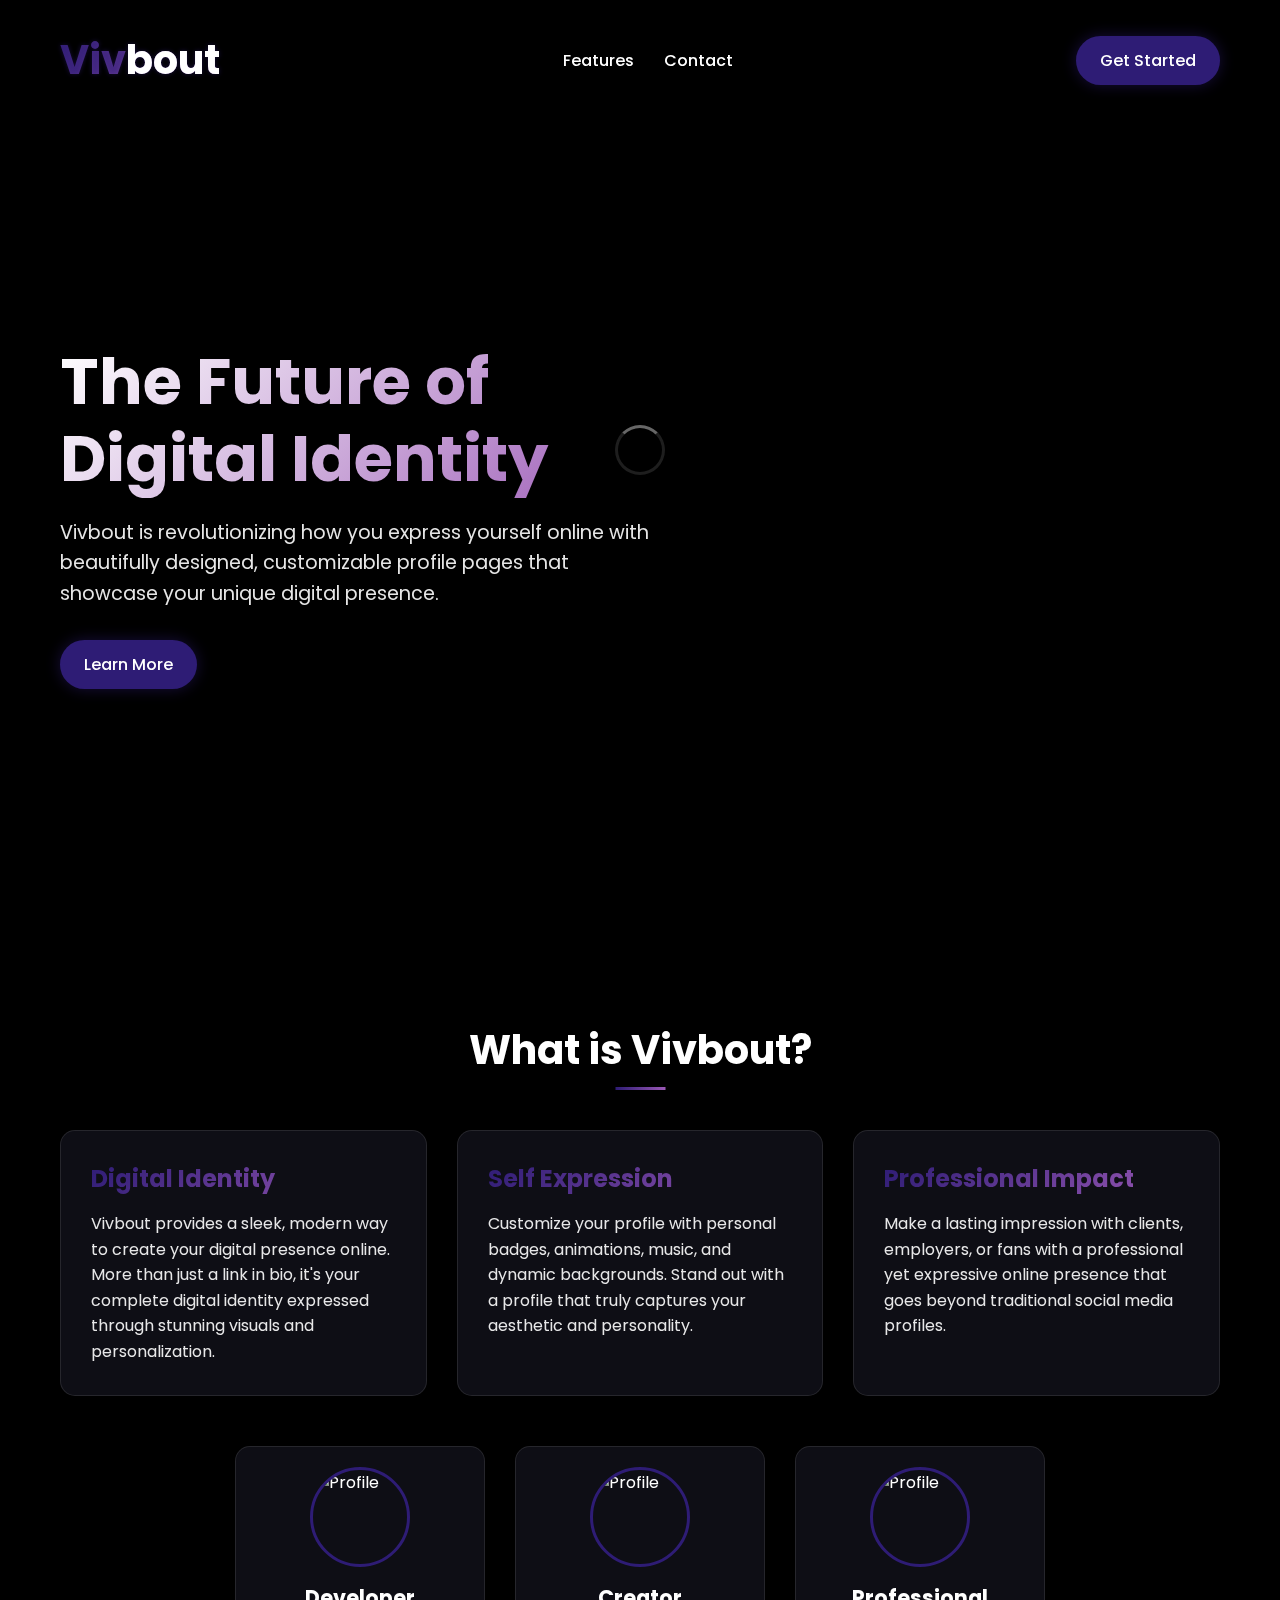
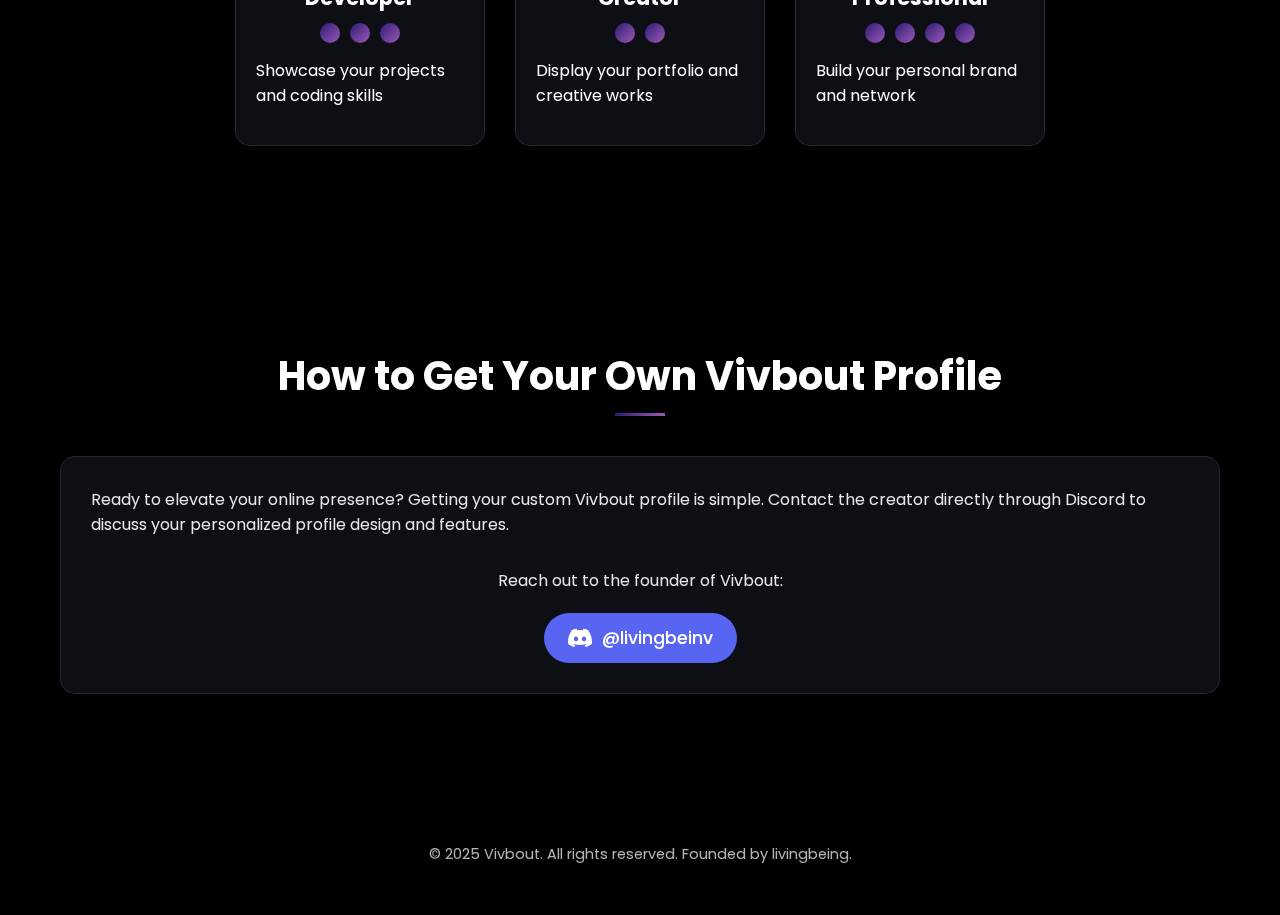
==== index.html @ 4650eed2 "first commit" ====
<!DOCTYPE html>
<html lang="en">
<head>
    <meta charset="UTF-8">
    <meta name="viewport" content="width=device-width, initial-scale=1.0">
    <title>Vivbout</title>
    <link href="https://fonts.googleapis.com/css2?family=Poppins:wght@300;400;500;600;700&display=swap" rel="stylesheet">
    <link href="https://fonts.googleapis.com/css2?family=DM+Mono:wght@300;400;500&display=swap" rel="stylesheet">
    <style>
        :root {
            --primary-color: #2e1c75;
            --secondary-color: #ffffff;
            --accent-color: #9b59b6;
            --text-color: #ffffff;
            --background-color: #000000;
            --acrylic-background: rgba(20, 20, 30, 0.7);
            --glow-intensity: 5px;
            --transition-speed: 0.5s;
            --font-family: 'Poppins', sans-serif;
            --acrylic-blur: 10px;
        }

        * {
            margin: 0;
            padding: 0;
            box-sizing: border-box;
        }

        body {
            font-family: var(--font-family);
            background-color: var(--background-color);
            color: var(--text-color);
            overflow-x: hidden;
            min-height: 100vh;
        }

        .background-container {
            position: fixed;
            top: 0;
            left: 0;
            width: 100%;
            height: 100%;
            z-index: -1;
            overflow: hidden;
        }

        #background-video {
            position: absolute;
            top: 50%;
            left: 50%;
            min-width: 100%;
            min-height: 100%;
            width: auto;
            height: auto;
            transform: translate(-50%, -50%);
            object-fit: cover;
        }

        /* Fallback background if video fails */
        .video-fallback {
            position: absolute;
            top: 0;
            left: 0;
            width: 100%;
            height: 100%;
            background: linear-gradient(45deg, #1a103f, #2e1c75);
            display: none;
        }

        .overlay {
            position: fixed;
            top: 0;
            left: 0;
            width: 100%;
            height: 100%;
            background: linear-gradient(to bottom, rgba(0,0,0,0.5) 0%, rgba(0,0,0,0.7) 100%);
            z-index: -1;
        }

        .container {
            max-width: 1200px;
            margin: 0 auto;
            padding: 0 20px;
        }

        header {
            padding: 30px 0;
            display: flex;
            justify-content: space-between;
            align-items: center;
            position: relative;
            z-index: 10;
        }

        .logo {
            font-size: 2.5rem;
            font-weight: 700;
            background: linear-gradient(135deg, var(--primary-color), var(--accent-color));
            -webkit-background-clip: text;
            background-clip: text;
            color: transparent;
            text-shadow: 0 0 var(--glow-intensity) rgba(46, 28, 117, 0.5);
            transition: transform 0.3s ease;
        }

        .logo:hover {
            transform: scale(1.05);
        }

        .logo span {
            color: var(--secondary-color);
        }

        nav {
            display: flex;
            gap: 30px;
        }

        nav a {
            color: var(--secondary-color);
            text-decoration: none;
            font-weight: 500;
            transition: all 0.3s ease;
            position: relative;
        }

        nav a:after {
            content: '';
            position: absolute;
            bottom: -5px;
            left: 0;
            width: 0;
            height: 2px;
            background-color: var(--primary-color);
            transition: width 0.3s ease;
        }

        nav a:hover:after {
            width: 100%;
        }

        .btn {
            display: inline-block;
            background-color: var(--primary-color);
            color: var(--secondary-color);
            padding: 12px 24px;
            border-radius: 30px;
            text-decoration: none;
            font-weight: 500;
            transition: all 0.3s ease;
            border: none;
            cursor: pointer;
            box-shadow: 0 0 15px rgba(46, 28, 117, 0.5);
            position: relative;
            overflow: hidden;
        }

        .btn:before {
            content: '';
            position: absolute;
            top: 0;
            left: -100%;
            width: 100%;
            height: 100%;
            background: linear-gradient(90deg, transparent, rgba(255,255,255,0.2), transparent);
            transition: left 0.7s ease;
        }

        .btn:hover {
            transform: translateY(-3px);
            box-shadow: 0 0 20px rgba(46, 28, 117, 0.7);
        }

        .btn:hover:before {
            left: 100%;
        }

        .hero {
            height: calc(100vh - 100px);
            display: flex;
            align-items: center;
            position: relative;
        }

        .hero-content {
            max-width: 600px;
            animation: fadeInUp 1s ease-out;
        }

        @keyframes fadeInUp {
            from {
                opacity: 0;
                transform: translateY(30px);
            }
            to {
                opacity: 1;
                transform: translateY(0);
            }
        }

        .hero h1 {
            font-size: 4rem;
            margin-bottom: 20px;
            line-height: 1.2;
            background: linear-gradient(135deg, var(--secondary-color), var(--accent-color));
            -webkit-background-clip: text;
            background-clip: text;
            color: transparent;
        }

        .hero p {
            font-size: 1.2rem;
            margin-bottom: 30px;
            opacity: 0.9;
            line-height: 1.6;
        }

        .section {
            padding: 100px 0;
            position: relative;
        }

        .section-title {
            font-size: 2.5rem;
            margin-bottom: 50px;
            text-align: center;
            position: relative;
            display: inline-block;
            left: 50%;
            transform: translateX(-50%);
        }

        .section-title:after {
            content: '';
            position: absolute;
            bottom: -10px;
            left: 50%;
            transform: translateX(-50%);
            width: 50px;
            height: 3px;
            background: linear-gradient(90deg, var(--primary-color), var(--accent-color));
        }

        .card-container {
            display: flex;
            justify-content: space-between;
            flex-wrap: wrap;
            gap: 30px;
        }

        .card {
            background-color: var(--acrylic-background);
            backdrop-filter: blur(var(--acrylic-blur));
            -webkit-backdrop-filter: blur(var(--acrylic-blur));
            border-radius: 15px;
            padding: 30px;
            flex: 1 1 300px;
            box-shadow: 0 8px 32px rgba(0, 0, 0, 0.2);
            transition: transform 0.3s ease, box-shadow 0.3s ease;
            border: 1px solid rgba(255,255,255,0.1);
        }

        .card:hover {
            transform: translateY(-10px);
            box-shadow: 0 15px 35px rgba(0, 0, 0, 0.3);
        }

        .card h3 {
            font-size: 1.5rem;
            margin-bottom: 15px;
            background: linear-gradient(135deg, var(--primary-color), var(--accent-color));
            -webkit-background-clip: text;
            background-clip: text;
            color: transparent;
        }

        .card p {
            opacity: 0.9;
            line-height: 1.6;
        }

        .profile-showcase {
            display: flex;
            justify-content: center;
            align-items: center;
            gap: 30px;
            margin-top: 50px;
            flex-wrap: wrap;
        }

        .profile-item {
            background-color: var(--acrylic-background);
            backdrop-filter: blur(var(--acrylic-blur));
            -webkit-backdrop-filter: blur(var(--acrylic-blur));
            border-radius: 15px;
            padding: 20px;
            width: 250px;
            height: 300px;
            display: flex;
            flex-direction: column;
            align-items: center;
            box-shadow: 0 8px 32px rgba(0, 0, 0, 0.2);
            transition: transform 0.3s ease, box-shadow 0.3s ease;
            cursor: pointer;
            border: 1px solid rgba(255,255,255,0.1);
        }

        .profile-item:hover {
            transform: translateY(-10px) scale(1.03);
            box-shadow: 0 15px 35px rgba(0, 0, 0, 0.3);
        }

        .profile-pic {
            width: 100px;
            height: 100px;
            border-radius: 50%;
            object-fit: cover;
            margin-bottom: 15px;
            border: 3px solid var(--primary-color);
            transition: transform 0.5s ease;
        }

        .profile-item:hover .profile-pic {
            transform: scale(1.1);
        }

        .profile-name {
            font-size: 1.3rem;
            margin-bottom: 10px;
            text-align: center;
        }

        .badges {
            display: flex;
            gap: 10px;
            margin-bottom: 15px;
        }

        .badge {
            width: 20px;
            height: 20px;
            background: linear-gradient(135deg, var(--primary-color), var(--accent-color));
            border-radius: 50%;
            transition: transform 0.3s ease;
        }

        .profile-item:hover .badge {
            transform: scale(1.2);
        }

        .contact {
            text-align: center;
            margin-top: 30px;
        }

        .discord {
            display: inline-flex;
            align-items: center;
            gap: 10px;
            font-weight: 500;
            font-size: 1.1rem;
            background-color: #5865F2;
            padding: 12px 24px;
            border-radius: 30px;
            text-decoration: none;
            color: white;
            transition: all 0.3s ease;
            margin-top: 20px;
            position: relative;
            overflow: hidden;
        }

        .discord:before {
            content: '';
            position: absolute;
            top: 0;
            left: -100%;
            width: 100%;
            height: 100%;
            background: linear-gradient(90deg, transparent, rgba(255,255,255,0.2), transparent);
            transition: left 0.7s ease;
        }

        .discord:hover {
            transform: translateY(-3px);
            box-shadow: 0 0 20px rgba(88, 101, 242, 0.7);
        }

        .discord:hover:before {
            left: 100%;
        }

        footer {
            padding: 50px 0;
            text-align: center;
            font-size: 0.9rem;
            opacity: 0.7;
            background-color: rgba(0, 0, 0, 0.3);
            position: relative;
        }

        /* Added animation */
        @keyframes float {
            0% {
                transform: translateY(0px);
            }
            50% {
                transform: translateY(-15px);
            }
            100% {
                transform: translateY(0px);
            }
        }

        .floating {
            animation: float 6s ease-in-out infinite;
        }

        /* Loading indicator for video */
        .loading-spinner {
            position: absolute;
            top: 50%;
            left: 50%;
            transform: translate(-50%, -50%);
            width: 50px;
            height: 50px;
            border: 3px solid rgba(255,255,255,0.3);
            border-radius: 50%;
            border-top-color: white;
            animation: spin 1s ease-in-out infinite;
            display: none;
        }

        @keyframes spin {
            to { transform: translate(-50%, -50%) rotate(360deg); }
        }

        @media (max-width: 768px) {
            .hero h1 {
                font-size: 3rem;
            }
            
            .section-title {
                font-size: 2rem;
            }
            
            .card-container {
                flex-direction: column;
            }
            
            nav {
                display: none;
            }
        }

        @media (max-width: 480px) {
            .hero h1 {
                font-size: 2.5rem;
            }
            
            .logo {
                font-size: 2rem;
            }
        }
    </style>
</head>
<body>
    <div class="background-container">
        <div class="loading-spinner"></div>
        <div class="video-fallback"></div>
        <video id="background-video" autoplay loop muted playsinline preload="auto">
            <source src="https://assets.vivwebz.net/youtube__P-8Xg4Uxq0_1920x1080_h264.mp4" type="video/mp4">
            Your browser does not support the video tag.
        </video>
    </div>
    <div class="overlay"></div>
    
    <div class="container">
        <header>
            <div class="logo">Viv<span>bout</span></div>
            <nav>
                <a href="#learn-more">Features</a>
                <a href="#contact">Contact</a>
            </nav>
            <a href="#contact" class="btn">Get Started</a>
        </header>
        
        <section class="hero">
            <div class="hero-content">
                <h1>The Future of Digital Identity</h1>
                <p>Vivbout is revolutionizing how you express yourself online with beautifully designed, customizable profile pages that showcase your unique digital presence.</p>
                <a href="#learn-more" class="btn">Learn More</a>
            </div>
        </section>
        
        <section id="learn-more" class="section">
            <h2 class="section-title">What is Vivbout?</h2>
            <div class="card-container">
                <div class="card">
                    <h3>Digital Identity</h3>
                    <p>Vivbout provides a sleek, modern way to create your digital presence online. More than just a link in bio, it's your complete digital identity expressed through stunning visuals and personalization.</p>
                </div>
                <div class="card">
                    <h3>Self Expression</h3>
                    <p>Customize your profile with personal badges, animations, music, and dynamic backgrounds. Stand out with a profile that truly captures your aesthetic and personality.</p>
                </div>
                <div class="card">
                    <h3>Professional Impact</h3>
                    <p>Make a lasting impression with clients, employers, or fans with a professional yet expressive online presence that goes beyond traditional social media profiles.</p>
                </div>
            </div>
            
            <div class="profile-showcase">
                <div class="profile-item">
                    <img src="/api/placeholder/100/100" alt="Profile" class="profile-pic">
                    <h3 class="profile-name">Developer</h3>
                    <div class="badges">
                        <div class="badge"></div>
                        <div class="badge"></div>
                        <div class="badge"></div>
                    </div>
                    <p>Showcase your projects and coding skills</p>
                </div>
                <div class="profile-item">
                    <img src="/api/placeholder/100/100" alt="Profile" class="profile-pic">
                    <h3 class="profile-name">Creator</h3>
                    <div class="badges">
                        <div class="badge"></div>
                        <div class="badge"></div>
                    </div>
                    <p>Display your portfolio and creative works</p>
                </div>
                <div class="profile-item">
                    <img src="/api/placeholder/100/100" alt="Profile" class="profile-pic">
                    <h3 class="profile-name">Professional</h3>
                    <div class="badges">
                        <div class="badge"></div>
                        <div class="badge"></div>
                        <div class="badge"></div>
                        <div class="badge"></div>
                    </div>
                    <p>Build your personal brand and network</p>
                </div>
            </div>
        </section>
        
        <section id="contact" class="section">
            <h2 class="section-title">How to Get Your Own Vivbout Profile</h2>
            <div class="card">
                <p>Ready to elevate your online presence? Getting your custom Vivbout profile is simple. Contact the creator directly through Discord to discuss your personalized profile design and features.</p>
                <div class="contact">
                    <p>Reach out to the founder of Vivbout:</p>
                    <a href="https://discord.com" class="discord">
                        <svg xmlns="http://www.w3.org/2000/svg" width="24" height="24" viewBox="0 0 24 24" fill="currentColor">
                            <path d="M20.317 4.3698a19.7913 19.7913 0 00-4.8851-1.5152.0741.0741 0 00-.0785.0371c-.211.3753-.4447.8648-.6083 1.2495-1.8447-.2762-3.68-.2762-5.4868 0-.1636-.3933-.4058-.8742-.6177-1.2495a.077.077 0 00-.0785-.037 19.7363 19.7363 0 00-4.8852 1.515.0699.0699 0 00-.0321.0277C.5334 9.0458-.319 13.5799.0992 18.0578a.0824.0824 0 00.0312.0561c2.0528 1.5076 4.0413 2.4228 5.9929 3.0294a.0777.0777 0 00.0842-.0276c.4616-.6304.8731-1.2952 1.226-1.9942a.076.076 0 00-.0416-.1057c-.6528-.2476-1.2743-.5495-1.8722-.8923a.077.077 0 01-.0076-.1277c.1258-.0943.2517-.1923.3718-.2914a.0743.0743 0 01.0776-.0105c3.9278 1.7933 8.18 1.7933 12.0614 0a.0739.0739 0 01.0785.0095c.1202.099.246.1981.3728.2924a.077.077 0 01-.0066.1276 12.2986 12.2986 0 01-1.873.8914.0766.0766 0 00-.0407.1067c.3604.698.7719 1.3628 1.225 1.9932a.076.076 0 00.0842.0286c1.961-.6067 3.9495-1.5219 6.0023-3.0294a.077.077 0 00.0313-.0552c.5004-5.177-.8382-9.6739-3.5485-13.6604a.061.061 0 00-.0312-.0286zM8.02 15.3312c-1.1825 0-2.1569-1.0857-2.1569-2.419 0-1.3332.9555-2.4189 2.157-2.4189 1.2108 0 2.1757 1.0952 2.1568 2.419 0 1.3332-.9555 2.4189-2.1569 2.4189zm7.9748 0c-1.1825 0-2.1569-1.0857-2.1569-2.419 0-1.3332.9554-2.4189 2.1569-2.4189 1.2108 0 2.1757 1.0952 2.1568 2.419 0 1.3332-.946 2.4189-2.1568 2.4189Z"/>
                        </svg>
                        @livingbeinv
                    </a>
                </div>
            </div>
        </section>
    </div>
    
    <footer>
        <div class="container">
            <p>&copy; 2025 Vivbout. All rights reserved. Founded by livingbeing.</p>
        </div>
    </footer>

    <script>
        // Smooth scrolling for anchor links
        document.querySelectorAll('a[href^="#"]').forEach(anchor => {
            anchor.addEventListener('click', function (e) {
                e.preventDefault();
                document.querySelector(this.getAttribute('href')).scrollIntoView({
                    behavior: 'smooth'
                });
            });
        });

        // Video loading handler
        const video = document.getElementById('background-video');
        const fallback = document.querySelector('.video-fallback');
        const spinner = document.querySelector('.loading-spinner');
        
        // Show loading spinner while video is loading
        spinner.style.display = 'block';
        
        // Handle video loading events
        video.addEventListener('loadeddata', function() {
            spinner.style.display = 'none';
        });
        
        video.addEventListener('error', function() {
            console.error('Video loading error');
            spinner.style.display = 'none';
            video.style.display = 'none';
            fallback.style.display = 'block';
        });
        
        // If video takes too long to load, show fallback
        setTimeout(function() {
            if (video.readyState < 3) {
                spinner.style.display = 'none';
                video.style.display = 'none';
                fallback.style.display = 'block';
            }
        }, 5000);
    </script>
</body>
</html>
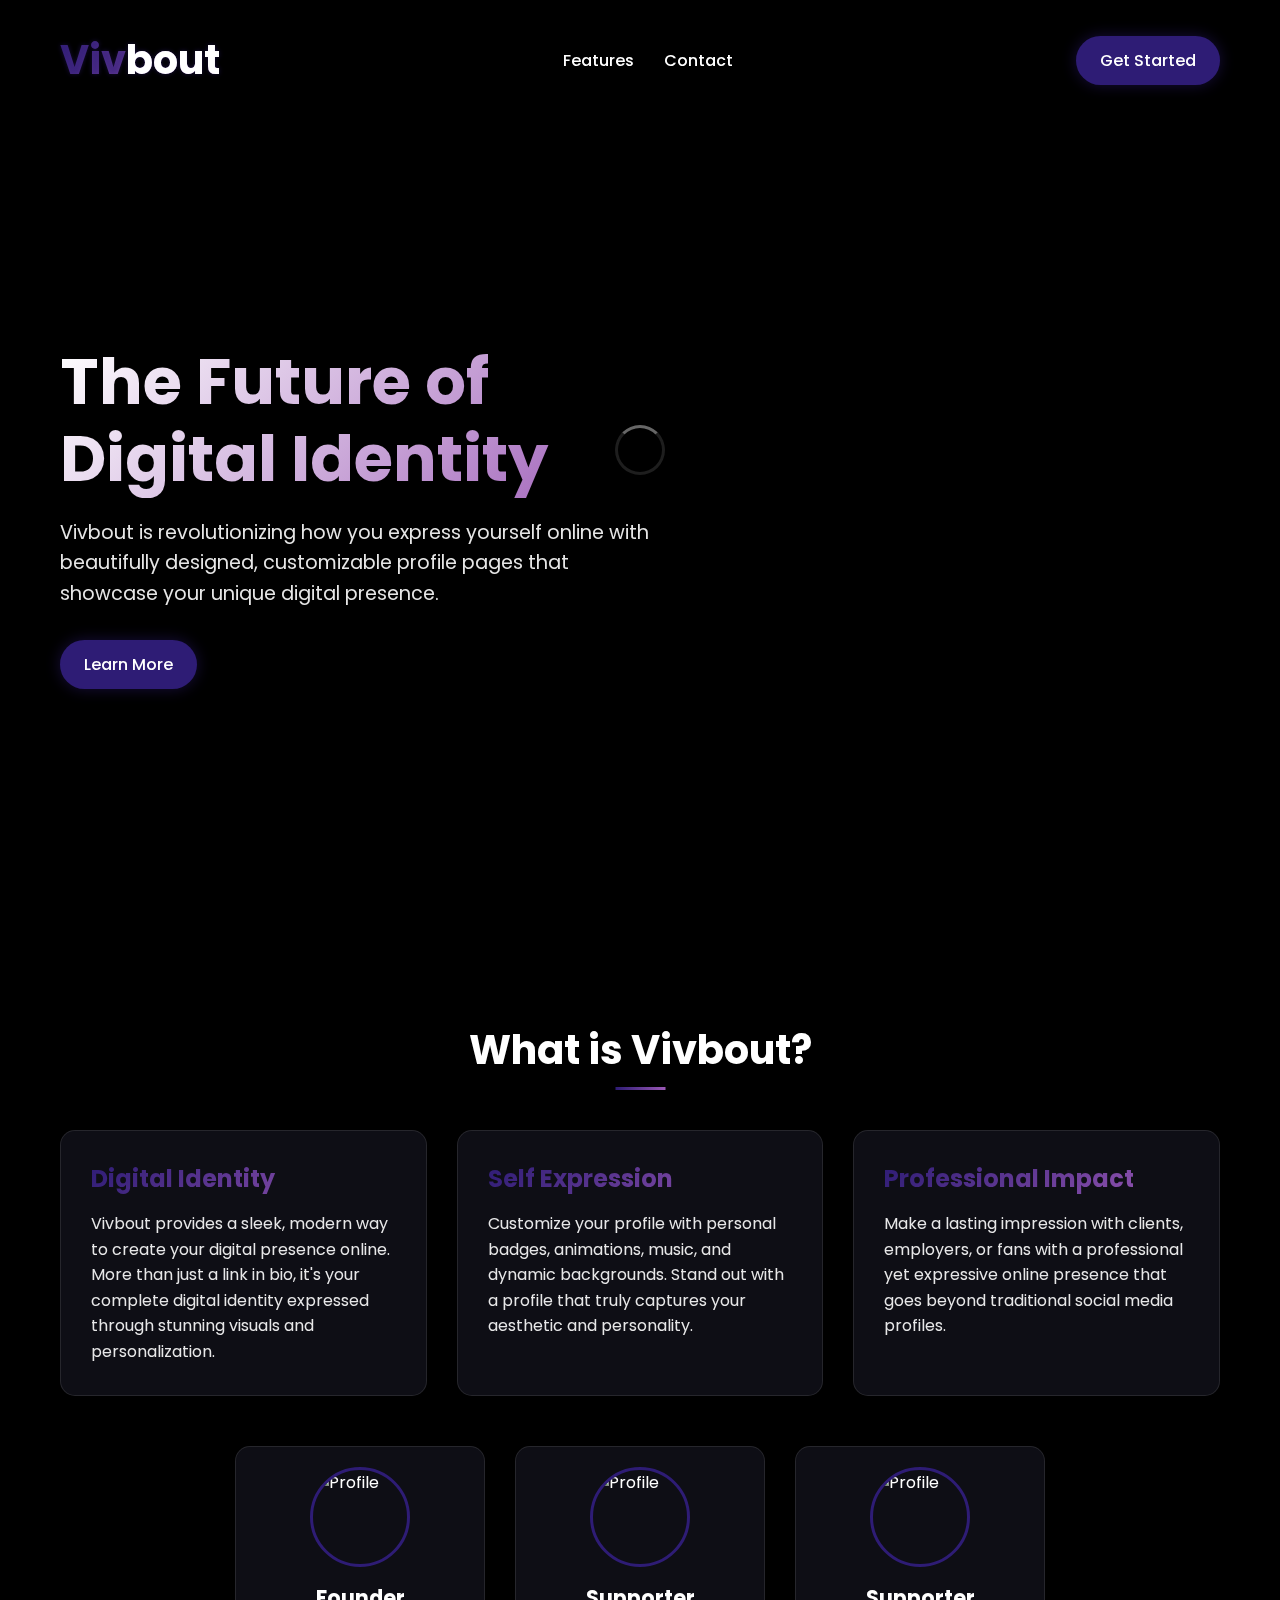
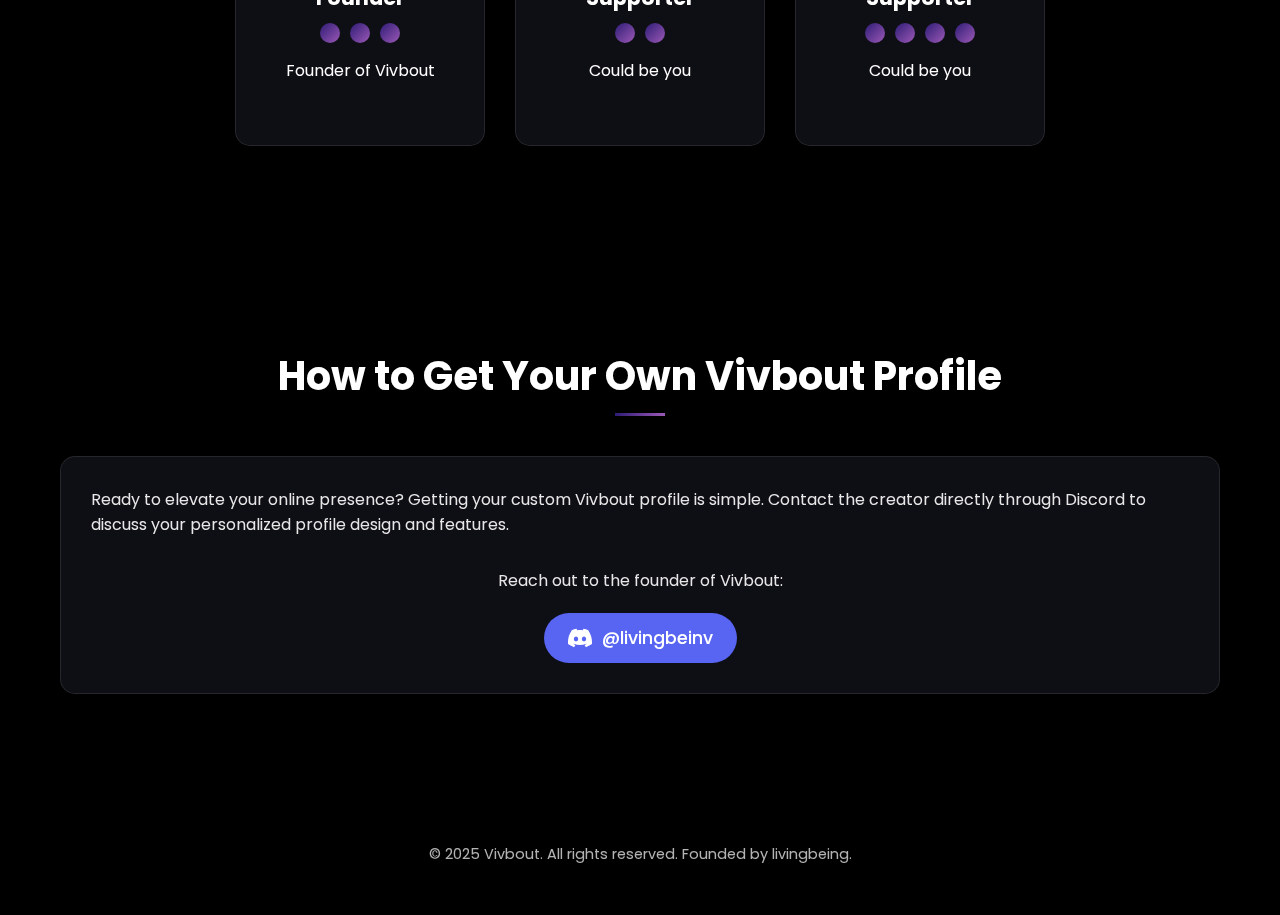
==== commit b5959294: "new profile" ====
--- a/index.html
+++ b/index.html
@@ -512,34 +512,34 @@
             
             <div class="profile-showcase">
                 <div class="profile-item">
-                    <img src="/api/placeholder/100/100" alt="Profile" class="profile-pic">
-                    <h3 class="profile-name">Developer</h3>
+                    <img src="https://assets.vivwebz.net/profilepicture.png" alt="Profile" class="profile-pic">
+                    <h3 class="profile-name">Founder</h3>
                     <div class="badges">
                         <div class="badge"></div>
                         <div class="badge"></div>
                         <div class="badge"></div>
                     </div>
-                    <p>Showcase your projects and coding skills</p>
+                    <p>Founder of Vivbout</p>
                 </div>
                 <div class="profile-item">
-                    <img src="/api/placeholder/100/100" alt="Profile" class="profile-pic">
-                    <h3 class="profile-name">Creator</h3>
+                    <img src="https://assets.vivwebz.net/template.jpg" alt="Profile" class="profile-pic">
+                    <h3 class="profile-name">Supporter</h3>
                     <div class="badges">
                         <div class="badge"></div>
                         <div class="badge"></div>
                     </div>
-                    <p>Display your portfolio and creative works</p>
+                    <p>Could be you</p>
                 </div>
                 <div class="profile-item">
-                    <img src="/api/placeholder/100/100" alt="Profile" class="profile-pic">
-                    <h3 class="profile-name">Professional</h3>
+                    <img src="https://assets.vivwebz.net/template.jpg" alt="Profile" class="profile-pic">
+                    <h3 class="profile-name">Supporter</h3>
                     <div class="badges">
                         <div class="badge"></div>
                         <div class="badge"></div>
                         <div class="badge"></div>
                         <div class="badge"></div>
                     </div>
-                    <p>Build your personal brand and network</p>
+                    <p>Could be you</p>
                 </div>
             </div>
         </section>
